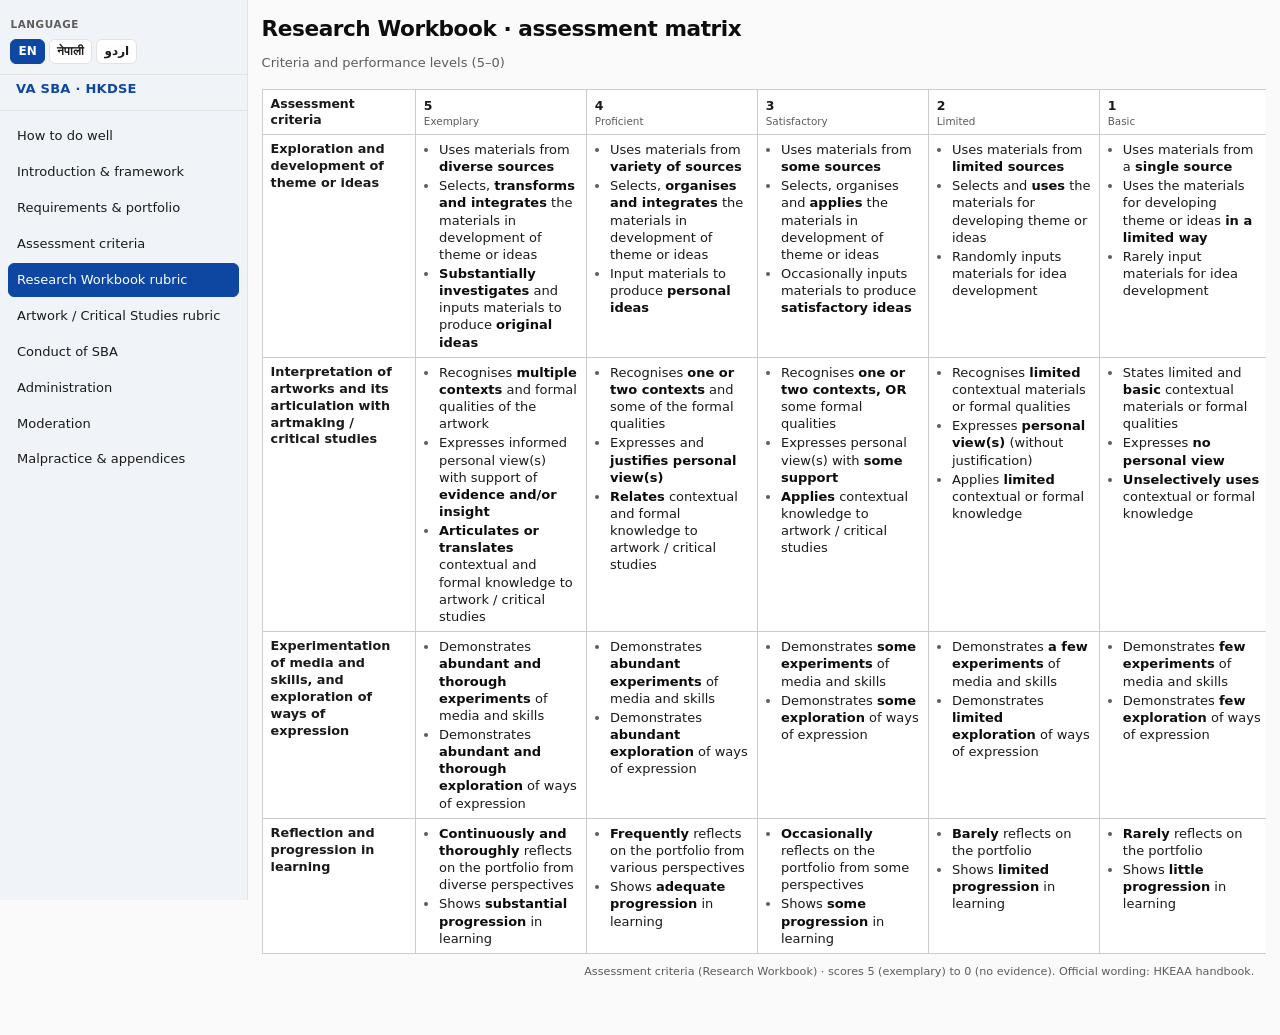
==== part3b.html @ 3989accc "Add files via upload" ====
<!DOCTYPE html>
<html lang="en">
<head>
  <meta charset="utf-8" />
  <meta name="viewport" content="width=device-width, initial-scale=1" />
  <title>Research Workbook rubric — VA SBA</title>
  <link rel="stylesheet" href="styles.css" />
  <style>
    /* Wide rubric page: use horizontal space so score columns wrap less */
    main.main--rubric-matrix {
      max-width: none;
      margin-left: var(--sidebar-width);
      padding: 1rem 0.85rem 2.25rem;
      overflow-x: auto;
      -webkit-overflow-scrolling: touch;
    }

    main.main--rubric-matrix h1 {
      font-size: 1.35rem;
      font-weight: 700;
      margin: 0 0 0.35rem;
      color: var(--heading, #0d0d0d);
      letter-spacing: -0.02em;
      line-height: 1.25;
    }

    main.main--rubric-matrix .sub {
      display: inline-block;
      margin-bottom: 0.65rem;
      font-size: 0.8125rem;
      font-weight: 500;
      color: var(--muted, #5c5c5c);
    }

    .rubric-panel {
      padding: 0.35rem 0 0.5rem;
    }

    .rubric-table-wrap {
      overflow-x: auto;
    }

    .rubric-table {
      width: 100%;
      min-width: 1180px;
      table-layout: fixed;
      border-collapse: collapse;
      font-size: 0.8125rem;
      border: 1px solid #ccc;
    }

    .rubric-table th {
      background: #fff;
      border: 1px solid #ccc;
      padding: 0.4rem 0.5rem;
      text-align: left;
      font-weight: 600;
      font-size: 0.78rem;
      color: var(--text, #1a1a1a);
      vertical-align: bottom;
      line-height: 1.25;
    }

    .rubric-table td {
      border: 1px solid #ccc;
      padding: 0.38rem 0.5rem;
      vertical-align: top;
      line-height: 1.32;
      background: #fff;
    }

    .rubric-table .criteria-cell {
      font-weight: 700;
      background: #fff;
      width: 13%;
      color: var(--text, #1a1a1a);
      font-size: 0.8rem;
    }

    .rubric-table .score-col {
      width: 14.5%;
    }

    .rubric-table ul {
      margin: 0;
      padding-left: 0.95rem;
    }

    .rubric-table li {
      margin: 0.12rem 0;
      line-height: 1.32;
    }

    .rubric-table li:first-child {
      margin-top: 0;
    }

    .rubric-table li:last-child {
      margin-bottom: 0;
    }

    .score-header {
      text-align: center;
      font-weight: 700;
      font-size: 0.85rem;
      background: #fff;
    }

    .score-header small {
      display: block;
      font-weight: 500;
      font-size: 0.65rem;
      margin-top: 0.1rem;
      color: var(--muted, #5c5c5c);
      line-height: 1.2;
    }

    .rubric-footer {
      margin-top: 0.65rem;
      padding: 0 0.75rem;
      font-size: 0.7rem;
      color: var(--muted, #5c5c5c);
      text-align: right;
      line-height: 1.35;
    }

    @media (max-width: 767px) {
      main.main--rubric-matrix {
        margin-left: 0;
        padding: 0.65rem 0.5rem 2rem;
      }
    }
  </style>
</head>
<body>
  <div id="site-nav-root" class="site-nav-root"></div>
  <main class="main--rubric-matrix" data-page="part3b">
    <h1 data-i18n="p3b.h1"></h1>
    <span class="sub" data-i18n="p3b.sub"></span>
    <div class="rubric-panel">
      <div class="rubric-table-wrap">
        <table class="rubric-table">
          <colgroup>
            <col style="width: 13%" />
            <col style="width: 14.5%" />
            <col style="width: 14.5%" />
            <col style="width: 14.5%" />
            <col style="width: 14.5%" />
            <col style="width: 14.5%" />
            <col style="width: 14.5%" />
          </colgroup>
          <thead>
            <tr>
              <th data-i18n="p3b.th_crit"></th>
              <th class="score-header" data-i18n="p3b.th5"></th>
              <th class="score-header" data-i18n="p3b.th4"></th>
              <th class="score-header" data-i18n="p3b.th3"></th>
              <th class="score-header" data-i18n="p3b.th2"></th>
              <th class="score-header" data-i18n="p3b.th1"></th>
              <th class="score-header" data-i18n="p3b.th0"></th>
            </tr>
          </thead>
          <tbody>
            <tr>
              <td class="criteria-cell" data-i18n="p3b.c1"></td>
              <td class="score-col">
                <ul>
                  <li data-i18n="p3b.b01">Uses materials from <strong>diverse sources</strong></li>
                  <li data-i18n="p3b.b02">Selects, <strong>transforms and integrates</strong> the materials in development of theme or ideas</li>
                  <li data-i18n="p3b.b03"><strong>Substantially investigates</strong> and inputs materials to produce <strong>original ideas</strong></li>
                </ul>
              </td>
              <td class="score-col">
                <ul>
                  <li data-i18n="p3b.b04">Uses materials from <strong>variety of sources</strong></li>
                  <li data-i18n="p3b.b05">Selects, <strong>organises and integrates</strong> the materials in development of theme or ideas</li>
                  <li data-i18n="p3b.b06">Input materials to produce <strong>personal ideas</strong></li>
                </ul>
              </td>
              <td class="score-col">
                <ul>
                  <li data-i18n="p3b.b07">Uses materials from <strong>some sources</strong></li>
                  <li data-i18n="p3b.b08">Selects, organises and <strong>applies</strong> the materials in development of theme or ideas</li>
                  <li data-i18n="p3b.b09">Occasionally inputs materials to produce <strong>satisfactory ideas</strong></li>
                </ul>
              </td>
              <td class="score-col">
                <ul>
                  <li data-i18n="p3b.b10">Uses materials from <strong>limited sources</strong></li>
                  <li data-i18n="p3b.b11">Selects and <strong>uses</strong> the materials for developing theme or ideas</li>
                  <li data-i18n="p3b.b12">Randomly inputs materials for idea development</li>
                </ul>
              </td>
              <td class="score-col">
                <ul>
                  <li data-i18n="p3b.b13">Uses materials from a <strong>single source</strong></li>
                  <li data-i18n="p3b.b14">Uses the materials for developing theme or ideas <strong>in a limited way</strong></li>
                  <li data-i18n="p3b.b15">Rarely input materials for idea development</li>
                </ul>
              </td>
              <td class="score-col">
                <ul>
                  <li data-i18n="p3b.b16">Shows <strong>no, or irrelevant</strong>, exploration or development of theme or ideas</li>
                </ul>
              </td>
            </tr>
            <tr>
              <td class="criteria-cell" data-i18n="p3b.c2"></td>
              <td class="score-col">
                <ul>
                  <li data-i18n="p3b.b17">Recognises <strong>multiple contexts</strong> and formal qualities of the artwork</li>
                  <li data-i18n="p3b.b18">Expresses informed personal view(s) with support of <strong>evidence and/or insight</strong></li>
                  <li data-i18n="p3b.b19"><strong>Articulates or translates</strong> contextual and formal knowledge to artwork / critical studies</li>
                </ul>
              </td>
              <td class="score-col">
                <ul>
                  <li data-i18n="p3b.b20">Recognises <strong>one or two contexts</strong> and some of the formal qualities</li>
                  <li data-i18n="p3b.b21">Expresses and <strong>justifies personal view(s)</strong></li>
                  <li data-i18n="p3b.b22"><strong>Relates</strong> contextual and formal knowledge to artwork / critical studies</li>
                </ul>
              </td>
              <td class="score-col">
                <ul>
                  <li data-i18n="p3b.b23">Recognises <strong>one or two contexts, OR</strong> some formal qualities</li>
                  <li data-i18n="p3b.b24">Expresses personal view(s) with <strong>some support</strong></li>
                  <li data-i18n="p3b.b25"><strong>Applies</strong> contextual knowledge to artwork / critical studies</li>
                </ul>
              </td>
              <td class="score-col">
                <ul>
                  <li data-i18n="p3b.b26">Recognises <strong>limited</strong> contextual materials or formal qualities</li>
                  <li data-i18n="p3b.b27">Expresses <strong>personal view(s)</strong> (without justification)</li>
                  <li data-i18n="p3b.b28">Applies <strong>limited</strong> contextual or formal knowledge</li>
                </ul>
              </td>
              <td class="score-col">
                <ul>
                  <li data-i18n="p3b.b29">States limited and <strong>basic</strong> contextual materials or formal qualities</li>
                  <li data-i18n="p3b.b30">Expresses <strong>no personal view</strong></li>
                  <li data-i18n="p3b.b31"><strong>Unselectively uses</strong> contextual or formal knowledge</li>
                </ul>
              </td>
              <td class="score-col">
                <ul>
                  <li data-i18n="p3b.b32">Shows <strong>no evidence of research</strong> or presents only one or two isolated facts about the artwork</li>
                </ul>
              </td>
            </tr>
            <tr>
              <td class="criteria-cell" data-i18n="p3b.c3"></td>
              <td class="score-col">
                <ul>
                  <li data-i18n="p3b.b33">Demonstrates <strong>abundant and thorough experiments</strong> of media and skills</li>
                  <li data-i18n="p3b.b34">Demonstrates <strong>abundant and thorough exploration</strong> of ways of expression</li>
                </ul>
              </td>
              <td class="score-col">
                <ul>
                  <li data-i18n="p3b.b35">Demonstrates <strong>abundant experiments</strong> of media and skills</li>
                  <li data-i18n="p3b.b36">Demonstrates <strong>abundant exploration</strong> of ways of expression</li>
                </ul>
              </td>
              <td class="score-col">
                <ul>
                  <li data-i18n="p3b.b37">Demonstrates <strong>some experiments</strong> of media and skills</li>
                  <li data-i18n="p3b.b38">Demonstrates <strong>some exploration</strong> of ways of expression</li>
                </ul>
              </td>
              <td class="score-col">
                <ul>
                  <li data-i18n="p3b.b39">Demonstrates <strong>a few experiments</strong> of media and skills</li>
                  <li data-i18n="p3b.b40">Demonstrates <strong>limited exploration</strong> of ways of expression</li>
                </ul>
              </td>
              <td class="score-col">
                <ul>
                  <li data-i18n="p3b.b41">Demonstrates <strong>few experiments</strong> of media and skills</li>
                  <li data-i18n="p3b.b42">Demonstrates <strong>few exploration</strong> of ways of expression</li>
                </ul>
              </td>
              <td class="score-col">
                <ul>
                  <li data-i18n="p3b.b43">Demonstrates <strong>no, or unrelated</strong>, experiments with media or skills, and exploration of ways of expression</li>
                </ul>
              </td>
            </tr>
            <tr>
              <td class="criteria-cell" data-i18n="p3b.c4"></td>
              <td class="score-col">
                <ul>
                  <li data-i18n="p3b.b44"><strong>Continuously and thoroughly</strong> reflects on the portfolio from diverse perspectives</li>
                  <li data-i18n="p3b.b45">Shows <strong>substantial progression</strong> in learning</li>
                </ul>
              </td>
              <td class="score-col">
                <ul>
                  <li data-i18n="p3b.b46"><strong>Frequently</strong> reflects on the portfolio from various perspectives</li>
                  <li data-i18n="p3b.b47">Shows <strong>adequate progression</strong> in learning</li>
                </ul>
              </td>
              <td class="score-col">
                <ul>
                  <li data-i18n="p3b.b48"><strong>Occasionally</strong> reflects on the portfolio from some perspectives</li>
                  <li data-i18n="p3b.b49">Shows <strong>some progression</strong> in learning</li>
                </ul>
              </td>
              <td class="score-col">
                <ul>
                  <li data-i18n="p3b.b50"><strong>Barely</strong> reflects on the portfolio</li>
                  <li data-i18n="p3b.b51">Shows <strong>limited progression</strong> in learning</li>
                </ul>
              </td>
              <td class="score-col">
                <ul>
                  <li data-i18n="p3b.b52"><strong>Rarely</strong> reflects on the portfolio</li>
                  <li data-i18n="p3b.b53">Shows <strong>little progression</strong> in learning</li>
                </ul>
              </td>
              <td class="score-col">
                <ul>
                  <li data-i18n="p3b.b54">Shows <strong>no reflection and progression</strong> in learning</li>
                </ul>
              </td>
            </tr>
          </tbody>
        </table>
      </div>
      <p class="rubric-footer" data-i18n="p3b.foot"></p>
    </div>
  </main>
  <script src="i18n-core.js"></script>
  <script src="chrome.js"></script>
  <script src="pages/part3b.js"></script>
  <script src="pages/part3b-tbody.js"></script>
  <script src="header.js"></script>
</body>
</html>
---- styles.css ----
:root {
  --bg: #fafafa;
  --surface: #fff;
  --text: #1a1a1a;
  --heading: #0d0d0d;
  --muted: #5c5c5c;
  --border: #e2e2e2;
  --accent: #0d47a1;
  --accent-hover: #1565c0;
  --accent-soft: rgba(13, 71, 161, 0.12);
  --sidebar-bg: #f0f4f8;
  --sidebar-width: 15.5rem;
  --radius: 6px;
  --max: 42rem;
  --font: system-ui, -apple-system, "Segoe UI", Roboto, "Helvetica Neue", Arial, sans-serif;
}

*,
*::before,
*::after {
  box-sizing: border-box;
}

html {
  font-size: 100%;
  -webkit-text-size-adjust: 100%;
}

body {
  margin: 0;
  font-family: var(--font);
  font-size: 1rem;
  line-height: 1.65;
  color: var(--text);
  background: var(--bg);
  min-height: 100vh;
}

/* —— Layout: sidebar + main —— */
.site-nav-root {
  display: contents;
}

.site-sidebar {
  position: fixed;
  left: 0;
  top: 0;
  z-index: 200;
  width: var(--sidebar-width);
  height: 100vh;
  margin: 0;
  padding: 1rem 0 1.5rem;
  background: var(--sidebar-bg);
  border-right: 1px solid var(--border);
  overflow-y: auto;
  -webkit-overflow-scrolling: touch;
}

.site-lang {
  padding: 0 0.65rem 0.65rem;
  margin-bottom: 0.35rem;
  border-bottom: 1px solid var(--border);
}

.site-lang__label {
  display: block;
  font-size: 0.65rem;
  font-weight: 600;
  letter-spacing: 0.06em;
  text-transform: uppercase;
  color: var(--muted);
  margin-bottom: 0.35rem;
}

.site-lang__btns {
  display: flex;
  flex-wrap: wrap;
  gap: 0.25rem;
}

.site-lang__btn {
  font: inherit;
  font-size: 0.75rem;
  font-weight: 600;
  padding: 0.28rem 0.45rem;
  border: 1px solid var(--border);
  border-radius: var(--radius);
  background: var(--surface);
  color: var(--text);
  cursor: pointer;
  line-height: 1.2;
  -webkit-tap-highlight-color: transparent;
}

.site-lang__btn:hover {
  border-color: var(--muted);
}

.site-lang__btn--active {
  background: var(--accent);
  color: #fff;
  border-color: var(--accent);
}

html[dir="rtl"] .site-sidebar {
  left: auto;
  right: 0;
  border-right: none;
  border-left: 1px solid var(--border);
}

html[dir="rtl"] main {
  margin-left: 0;
  margin-right: var(--sidebar-width);
}

html[dir="rtl"] main.main--rubric-matrix {
  margin-left: 0;
  margin-right: var(--sidebar-width);
}

html.lang-ur body {
  font-family: "Segoe UI", "Noto Nastaliq Urdu", "Geeza Pro", "Arabic Typesetting", system-ui, sans-serif;
}

.site-sidebar__head {
  padding: 0 1rem 0.75rem;
  border-bottom: 1px solid var(--border);
  margin-bottom: 0.5rem;
}

.site-sidebar__brand {
  font-size: 0.8125rem;
  font-weight: 700;
  color: var(--accent);
  text-decoration: none;
  letter-spacing: 0.02em;
  line-height: 1.3;
  display: block;
}

.site-sidebar__brand:hover {
  text-decoration: underline;
}

.site-sidebar__nav {
  display: flex;
  flex-direction: column;
  gap: 0.125rem;
  padding: 0 0.5rem;
}

.site-sidebar__nav a {
  display: block;
  padding: 0.45rem 0.5rem;
  font-size: 0.8125rem;
  font-weight: 500;
  line-height: 1.35;
  color: var(--text);
  text-decoration: none;
  border-radius: var(--radius);
  border: 1px solid transparent;
}

.site-sidebar__nav a:hover {
  background: var(--surface);
  border-color: var(--border);
}

.site-sidebar__nav a[aria-current="page"] {
  background: var(--accent);
  color: #fff;
  border-color: var(--accent);
}

.site-sidebar__nav a[aria-current="page"]:hover {
  background: var(--accent-hover);
  border-color: var(--accent-hover);
}

.nav-backdrop {
  display: none;
  position: fixed;
  inset: 0;
  z-index: 150;
  background: rgba(0, 0, 0, 0.35);
  border: none;
  padding: 0;
  margin: 0;
  cursor: pointer;
}

.mobile-topbar {
  display: none;
}

main {
  max-width: var(--max);
  margin: 0;
  padding: 1.75rem 1rem 3rem;
  margin-left: var(--sidebar-width);
}

main h1 {
  margin: 0 0 0.5rem;
  font-size: 1.5625rem;
  font-weight: 800;
  line-height: 1.22;
  letter-spacing: -0.025em;
  color: var(--heading);
}

.lead {
  margin: 0 0 1.5rem;
  font-size: 0.9375rem;
  line-height: 1.65;
  color: var(--muted);
}

.lead strong {
  font-weight: 700;
  color: var(--heading);
}

main h2 {
  margin: 2rem 0 0.6rem;
  padding: 0.5rem 0.75rem 0.5rem 0.65rem;
  border-left: 3px solid var(--accent);
  font-size: 1.125rem;
  font-weight: 700;
  line-height: 1.35;
  letter-spacing: -0.02em;
  color: var(--heading);
  background: linear-gradient(90deg, var(--accent-soft) 0%, transparent 100%);
  display: flex;
  align-items: center;
  min-height: 2.5rem;
}

main h2:first-of-type {
  margin-top: 0;
}

main p {
  margin: 0 0 0.75rem;
}

main ul {
  margin: 0 0 1.15rem;
  padding-left: 1.25rem;
}

main li {
  margin-bottom: 0.45rem;
}

main li::marker {
  color: var(--muted);
}

main li strong {
  font-weight: 700;
  color: var(--heading);
}

.note {
  margin-top: 1.5rem;
  padding: 0.85rem 1rem 0.95rem;
  font-size: 0.875rem;
  line-height: 1.6;
  color: var(--muted);
  background: var(--surface);
  border: 1px solid var(--border);
  border-radius: var(--radius);
  border-left-width: 3px;
  border-left-color: var(--accent);
}

.note__label {
  display: block;
  margin-bottom: 0.4rem;
  font-size: 0.8125rem;
  font-weight: 700;
  letter-spacing: 0.01em;
  color: var(--heading);
}

.note strong:not(.note__label) {
  font-weight: 700;
  color: var(--heading);
}

/* —— Mobile: top bar + off-canvas sidebar —— */
@media (max-width: 767px) {
  .mobile-topbar {
    display: flex;
    align-items: center;
    gap: 0.75rem;
    position: sticky;
    top: 0;
    z-index: 180;
    padding: 0.5rem 0.75rem;
    background: var(--sidebar-bg);
    border-bottom: 1px solid var(--border);
  }

  .nav-toggle {
    display: inline-flex;
    align-items: center;
    gap: 0.4rem;
    padding: 0.4rem 0.65rem;
    font: inherit;
    font-size: 0.8125rem;
    font-weight: 600;
    color: var(--text);
    background: var(--surface);
    border: 1px solid var(--border);
    border-radius: var(--radius);
    cursor: pointer;
    -webkit-tap-highlight-color: transparent;
  }

  .nav-toggle:hover {
    border-color: var(--muted);
  }

  .nav-toggle__icon {
    display: block;
    width: 1rem;
    height: 2px;
    background: currentColor;
    box-shadow: 0 -5px 0 currentColor, 0 5px 0 currentColor;
    border-radius: 1px;
  }

  .nav-toggle__text {
    font-size: 0.8125rem;
  }

  .mobile-topbar__brand {
    font-size: 0.875rem;
    font-weight: 700;
    color: var(--accent);
    text-decoration: none;
  }

  .mobile-topbar__brand:hover {
    text-decoration: underline;
  }

  .site-sidebar {
    transform: translateX(-100%);
    transition: transform 0.2s ease;
    box-shadow: 4px 0 24px rgba(0, 0, 0, 0.08);
  }

  html[dir="rtl"] .site-sidebar {
    transform: translateX(100%);
  }

  html.nav-is-open .site-sidebar {
    transform: translateX(0);
  }

  .nav-backdrop {
    display: block;
    opacity: 0;
    visibility: hidden;
    pointer-events: none;
    transition: opacity 0.2s ease, visibility 0.2s;
  }

  html.nav-is-open .nav-backdrop {
    opacity: 1;
    visibility: visible;
    pointer-events: auto;
  }

  main {
    margin-left: 0;
    margin-right: 0;
    padding-top: 1rem;
  }

  html[dir="rtl"] main {
    margin-right: 0;
  }
}

@media (min-width: 768px) {
  .mobile-topbar {
    display: none !important;
  }

  .nav-backdrop {
    display: none !important;
  }

  .site-sidebar {
    transform: none;
    box-shadow: none;
  }
}
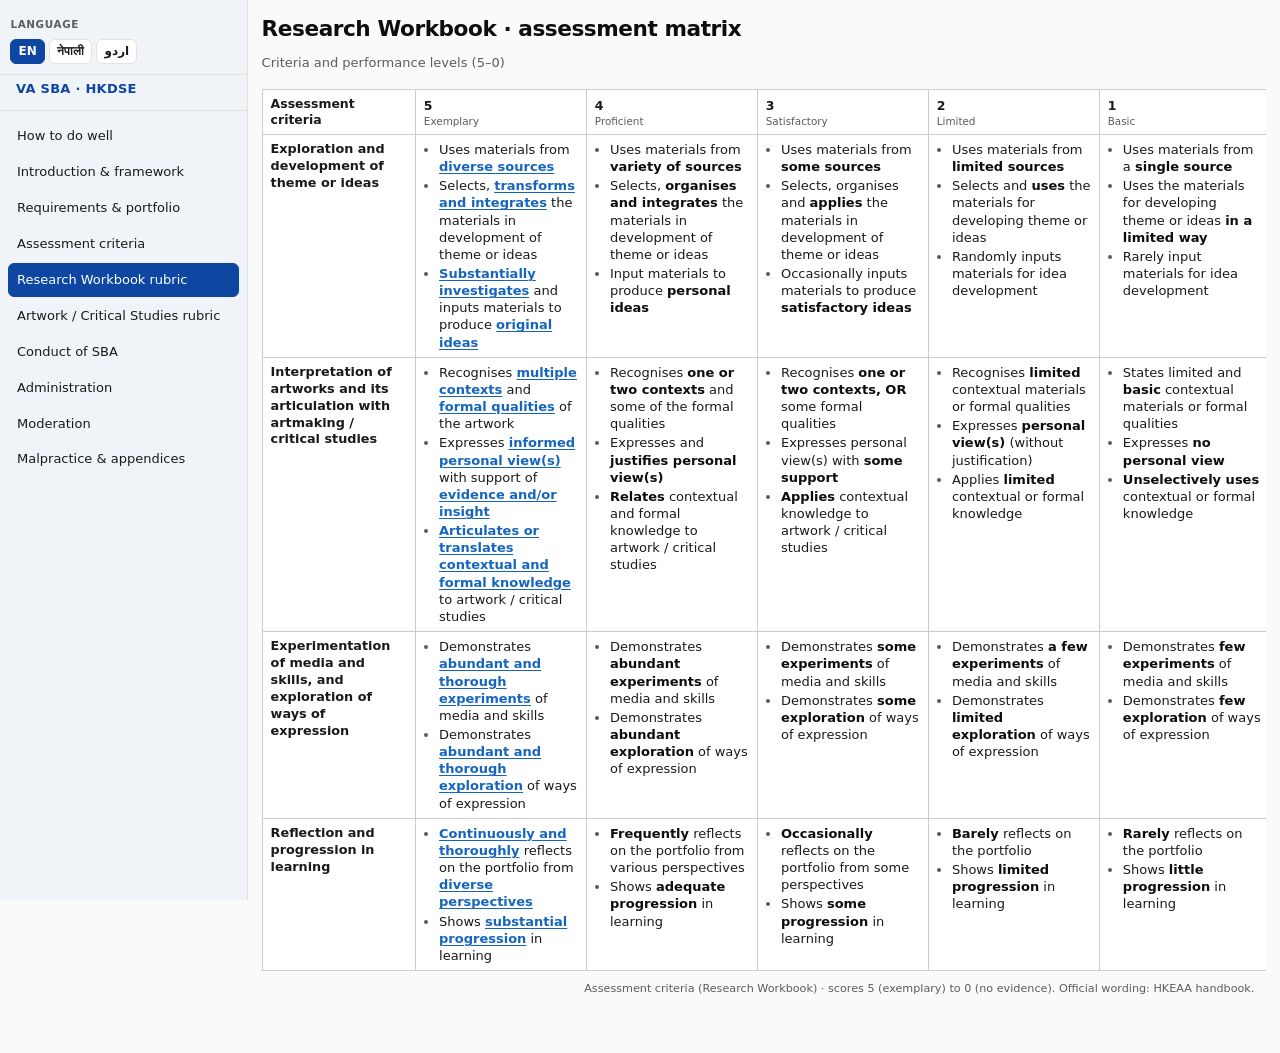
==== commit 9fcd1009: "Add Level 5 rubric keyword guides (EN/NE/UR) for part3b and part3c - Wire rubric-level5-guides scrip" ====
--- a/part3b.html
+++ b/part3b.html
@@ -333,6 +333,8 @@
   <script src="chrome.js"></script>
   <script src="pages/part3b.js"></script>
   <script src="pages/part3b-tbody.js"></script>
+  <script src="pages/rubric-level5-guides-content.js"></script>
+  <script src="pages/rubric-level5-guides.js"></script>
   <script src="header.js"></script>
 </body>
 </html>
--- a/styles.css
+++ b/styles.css
@@ -401,3 +401,109 @@
     box-shadow: none;
   }
 }
+
+/* Level 5 rubric: clickable keyword spans + modal guides */
+.rubric-guide-trigger {
+  font-weight: 700;
+  color: var(--link, #1565c0);
+  cursor: pointer;
+  text-decoration: underline;
+  text-decoration-thickness: 1px;
+  text-underline-offset: 2px;
+}
+
+.rubric-guide-trigger:hover,
+.rubric-guide-trigger:focus-visible {
+  color: var(--link-hover, #0d47a1);
+  outline: 2px solid rgba(21, 101, 192, 0.35);
+  outline-offset: 2px;
+}
+
+.rubric-guide-backdrop {
+  position: fixed;
+  inset: 0;
+  z-index: 10000;
+  display: flex;
+  align-items: center;
+  justify-content: center;
+  padding: 1rem;
+  background: rgba(0, 0, 0, 0.45);
+  backdrop-filter: blur(2px);
+}
+
+.rubric-guide-backdrop[hidden] {
+  display: none;
+}
+
+.rubric-guide-dialog {
+  position: relative;
+  width: min(36rem, 100%);
+  max-height: min(85vh, 32rem);
+  overflow: auto;
+  padding: 1.25rem 1.35rem 1.35rem;
+  border-radius: 10px;
+  background: var(--surface, #fff);
+  color: var(--text, #1a1a1a);
+  box-shadow: 0 12px 40px rgba(0, 0, 0, 0.18);
+}
+
+.rubric-guide-close {
+  position: absolute;
+  top: 0.35rem;
+  right: 0.45rem;
+  width: 2.25rem;
+  height: 2.25rem;
+  border: none;
+  border-radius: 6px;
+  background: transparent;
+  font-size: 1.5rem;
+  line-height: 1;
+  cursor: pointer;
+  color: var(--muted, #666);
+}
+
+.rubric-guide-close:hover,
+.rubric-guide-close:focus-visible {
+  background: rgba(0, 0, 0, 0.06);
+  color: var(--text, #1a1a1a);
+}
+
+.rubric-guide-title {
+  margin: 0 2rem 0.65rem 0;
+  font-size: 1.1rem;
+  font-weight: 700;
+  line-height: 1.3;
+}
+
+.rubric-guide-body {
+  font-size: 0.9375rem;
+  line-height: 1.55;
+}
+
+.rubric-guide-body .rubric-guide-lead {
+  margin: 0 0 0.65rem;
+}
+
+.rubric-guide-body .rubric-guide-list {
+  margin: 0;
+  padding-left: 1.2rem;
+}
+
+.rubric-guide-body .rubric-guide-list li {
+  margin-bottom: 0.4rem;
+}
+
+html[dir="rtl"] .rubric-guide-close {
+  right: auto;
+  left: 0.45rem;
+}
+
+html[dir="rtl"] .rubric-guide-title {
+  margin-left: 2rem;
+  margin-right: 0;
+}
+
+html[dir="rtl"] .rubric-guide-body .rubric-guide-list {
+  padding-left: 0;
+  padding-right: 1.2rem;
+}
